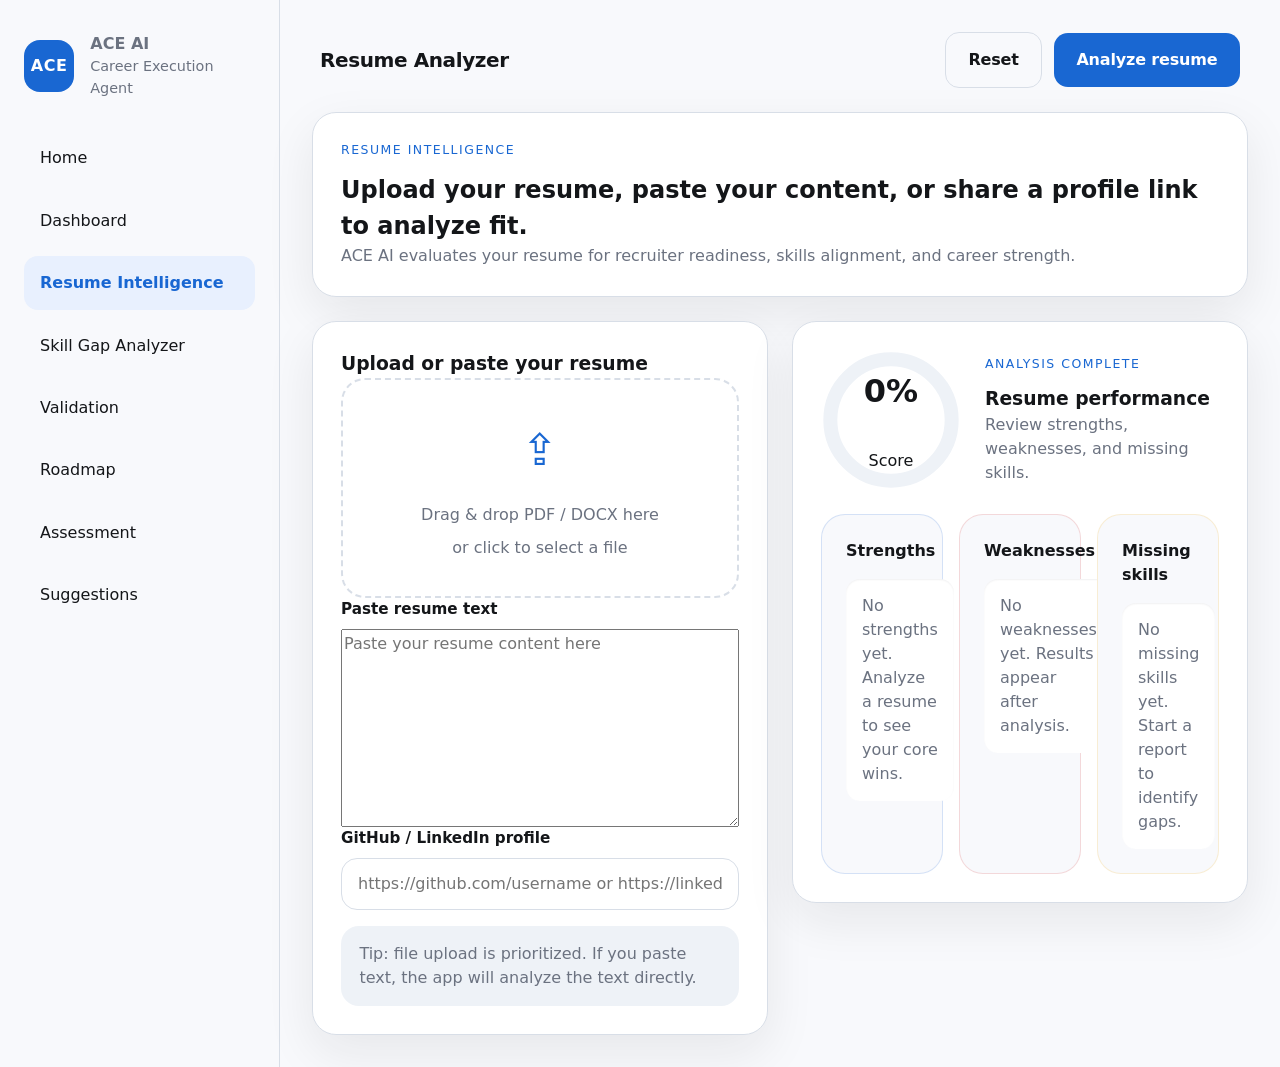
==== pages/resume-analyzer.html @ b8fee9d9 "initial commit" ====
<!DOCTYPE html>
<html lang="en">
<head>
  <meta charset="UTF-8" />
  <meta name="viewport" content="width=device-width, initial-scale=1.0" />
  <title>Resume Analyzer | ACE AI</title>
  <link rel="stylesheet" href="../assets/css/style.css" />
</head>
<body>
  <div class="app-shell">
    <aside class="sidebar">
      <div class="brand">
        <span class="brand-mark">ACE</span>
        <div>
          <p class="brand-name">ACE AI</p>
          <p class="brand-tag">Career Execution Agent</p>
        </div>
      </div>

      <nav class="sidebar-nav">
        <a href="../index.html" class="nav-link">Home</a>
        <a href="dashboard.html" class="nav-link">Dashboard</a>
        <a href="resume-analyzer.html" class="nav-link active">Resume Intelligence</a>
        <a href="skill-gap.html" class="nav-link">Skill Gap Analyzer</a>
        <a href="validation.html" class="nav-link">Validation</a>
        <a href="roadmap.html" class="nav-link">Roadmap</a>
        <a href="assessment.html" class="nav-link">Assessment</a>
        <a href="suggestions.html" class="nav-link">Suggestions</a>
      </nav>
    </aside>

    <div class="main-content">
      <header class="topbar">
        <div class="topbar-left">
          <button class="menu-toggle" aria-label="Open navigation">
            <span></span>
            <span></span>
            <span></span>
          </button>
          <h1 class="page-title">Resume Analyzer</h1>
        </div>
        <div class="topbar-actions">
          <button class="btn btn-outline" id="reset-analyzer">Reset</button>
          <button class="btn btn-primary" id="analyze-button">Analyze resume</button>
        </div>
      </header>

      <section class="resume-hero card">
        <div>
          <p class="eyebrow">Resume intelligence</p>
          <h2>Upload your resume, paste your content, or share a profile link to analyze fit.</h2>
          <p class="text-muted">ACE AI evaluates your resume for recruiter readiness, skills alignment, and career strength.</p>
        </div>
      </section>

      <section class="resume-grid grid grid-2">
        <article class="card upload-pane">
          <h3>Upload or paste your resume</h3>
          <div class="upload-dropzone" id="upload-dropzone">
            <span class="drop-icon">⇪</span>
            <p>Drag &amp; drop PDF / DOCX here</p>
            <p class="text-muted">or click to select a file</p>
            <input type="file" id="resume-file" accept=".pdf,.docx" />
          </div>

          <div class="form-group">
            <label for="resume-text">Paste resume text</label>
            <textarea id="resume-text" rows="8" placeholder="Paste your resume content here"></textarea>
          </div>

          <div class="form-group">
            <label for="resume-link">GitHub / LinkedIn profile</label>
            <input id="resume-link" type="url" placeholder="https://github.com/username or https://linkedin.com/in/username" />
          </div>

          <div class="hint-banner">
            <p>Tip: file upload is prioritized. If you paste text, the app will analyze the text directly.</p>
          </div>
        </article>

        <article class="card analysis-pane" id="analysis-pane">
          <div class="analysis-loader" id="loading-state">
            <div class="spinner"></div>
            <p>Analyzing your resume...</p>
          </div>

          <div class="analysis-summary" id="analysis-results">
            <div class="result-header">
              <div class="progress-ring" data-score="0">
                <svg viewBox="0 0 120 120">
                  <circle class="ring-bg" cx="60" cy="60" r="52"></circle>
                  <circle class="ring-progress" cx="60" cy="60" r="52"></circle>
                </svg>
                <div class="progress-value">
                  <strong id="resume-score-value">0%</strong>
                  <span>Score</span>
                </div>
              </div>
              <div>
                <p class="eyebrow">Analysis complete</p>
                <h3 id="result-title">Resume performance</h3>
                <p class="text-muted" id="result-summary">Review strengths, weaknesses, and missing skills.</p>
              </div>
            </div>

            <div class="results-grid">
              <div class="result-card result-card-blue">
                <h4>Strengths</h4>
                <ul id="strengths-list"><li class="empty-item">No strengths yet. Analyze a resume to see your core wins.</li></ul>
              </div>
              <div class="result-card result-card-red">
                <h4>Weaknesses</h4>
                <ul id="weaknesses-list"><li class="empty-item">No weaknesses yet. Results appear after analysis.</li></ul>
              </div>
              <div class="result-card result-card-yellow">
                <h4>Missing skills</h4>
                <ul id="missing-skills-list"><li class="empty-item">No missing skills yet. Start a report to identify gaps.</li></ul>
              </div>
            </div>
          </div>

       </article>
      </section>
    </div>
  </div>

  <script src="../assets/js/app.js" defer></script>
  <script src="../assets/js/api.js" defer></script>
  <script src="../assets/js/resumeAnalyzer.js" defer></script>
</body>
</html>
---- assets/css/style.css ----
:root {
  --bg: #ffffff;
  --surface: #f8f9fc;
  --surface-2: #eef2f7;
  --border: #d8dee7;
  --text: #141619;
  --muted: #6b7280;
  --shadow: 0 18px 50px rgba(20, 22, 25, 0.08);

  --blue: #1967d2;
  --blue-soft: #e8f0fe;
  --red: #d93025;
  --red-soft: #fce8e6;
  --green: #188038;
  --green-soft: #e6f4ea;
  --yellow: #f9ab00;
  --yellow-soft: #fef7e0;
}

/* Base Reset */
* {
  box-sizing: border-box;
}

html {
  font-family: Inter, ui-sans-serif, system-ui, -apple-system, BlinkMacSystemFont, 'Segoe UI', sans-serif;
  line-height: 1.5;
  scroll-behavior: smooth;
}

body {
  margin: 0;
  min-height: 100vh;
  background: var(--surface);
  color: var(--text);
  overflow-x: hidden;
  transition: background 220ms ease;
}

body.page-enter {
  animation: page-fade-in 320ms ease both;
}

body.page-exit {
  animation: page-fade-out 240ms ease both;
}

@keyframes page-fade-in {
  from {
    opacity: 0;
    transform: translateY(12px);
  }
  to {
    opacity: 1;
    transform: translateY(0);
  }
}

@keyframes page-fade-out {
  from {
    opacity: 1;
    transform: translateY(0);
  }
  to {
    opacity: 0;
    transform: translateY(-10px);
  }
}

button,
input,
select,
textarea {
  font: inherit;
}

img,
svg {
  max-width: 100%;
  display: block;
}

button {
  border: none;
  cursor: pointer;
}

a {
  color: inherit;
  text-decoration: none;
}

/* Typography */
h1,
h2,
h3,
h4,
h5,
h6 {
  margin: 0;
  font-weight: 700;
}

p {
  margin: 0;
}

body,
button,
input,
textarea,
select {
  color: var(--text);
}

p,
small,
label {
  color: var(--muted);
}

.eyebrow {
  text-transform: uppercase;
  letter-spacing: 0.12em;
  font-size: 0.78rem;
  color: var(--blue);
  margin-bottom: 0.75rem;
}

.page-title {
  font-size: 1.25rem;
  letter-spacing: -0.02em;
}

/* Layout */
.app-shell {
  display: grid;
  grid-template-columns: 280px 1fr;
  min-height: 100vh;
}

.sidebar {
  background: var(--surface);
  border-right: 1px solid var(--border);
  padding: 2rem 1.5rem;
  display: flex;
  flex-direction: column;
  gap: 2rem;
}

.brand {
  display: flex;
  align-items: center;
  gap: 1rem;
}

.brand-mark {
  width: 52px;
  height: 52px;
  border-radius: 16px;
  display: grid;
  place-items: center;
  background: var(--blue);
  color: #fff;
  font-weight: 700;
  letter-spacing: 0.04em;
}

.brand-name {
  font-size: 1rem;
  font-weight: 700;
}

.brand-tag {
  font-size: 0.9rem;
  color: var(--muted);
}

.sidebar-nav {
  display: grid;
  gap: 0.5rem;
}

.nav-link {
  display: block;
  padding: 0.95rem 1rem;
  border-radius: 14px;
  color: var(--text);
  transition: background 180ms ease, transform 180ms ease, color 180ms ease;
}

.nav-link:hover,
.nav-link:focus-visible {
  background: rgba(25, 103, 210, 0.08);
  color: var(--blue);
  transform: translateX(2px);
}

.nav-link.active {
  background: var(--blue-soft);
  color: var(--blue);
  font-weight: 700;
}

.main-content {
  padding: 2rem;
  display: flex;
  flex-direction: column;
  gap: 1.5rem;
}

.topbar {
  display: flex;
  justify-content: space-between;
  align-items: center;
  gap: 1rem;
  padding: 0 0.5rem;
}

.topbar-left {
  display: flex;
  align-items: center;
  gap: 1rem;
}

.menu-toggle {
  display: none;
  width: 42px;
  height: 42px;
  border-radius: 12px;
  background: var(--surface-2);
  padding: 0.75rem;
  align-items: center;
  justify-content: center;
}

.menu-toggle span {
  display: block;
  width: 18px;
  height: 2px;
  background: var(--text);
  border-radius: 999px;
  margin: 3px 0;
}

.menu-toggle.open span {
  background: #fff;
}

.topbar-actions {
  display: flex;
  align-items: center;
  gap: 0.75rem;
  flex-wrap: wrap;
}

/* Components */
.card {
  background: #fff;
  border: 1px solid var(--border);
  border-radius: 24px;
  box-shadow: var(--shadow);
  padding: 1.75rem;
  transition: transform 180ms ease, border-color 180ms ease, box-shadow 180ms ease;
  animation: card-pop 320ms ease both;
}

@keyframes card-pop {
  from {
    opacity: 0;
    transform: translateY(10px);
  }
  to {
    opacity: 1;
    transform: translateY(0);
  }
}

.card:hover {
  transform: translateY(-2px);
  border-color: #cfd7e4;
}

.hero-card {
  display: flex;
  align-items: center;
  justify-content: space-between;
  gap: 2rem;
}

.hero-card h2 {
  font-size: clamp(1.7rem, 2vw, 2.4rem);
  line-height: 1.1;
}

.hero-card .text-muted {
  margin-top: 0.85rem;
  max-width: 52ch;
}

.hero-badge {
  display: inline-flex;
  align-items: center;
  justify-content: center;
  min-width: 130px;
  padding: 0.85rem 1rem;
  border-radius: 18px;
  background: var(--blue-soft);
  color: var(--blue);
  font-weight: 700;
}

.metric-card {
  min-height: 170px;
}

.metric-label {
  text-transform: uppercase;
  font-size: 0.82rem;
  letter-spacing: 0.12em;
  color: var(--muted);
  margin-bottom: 1rem;
}

.metric-card h3 {
  font-size: 2.3rem;
  margin-bottom: 0.75rem;
}

.card-group {
  gap: 1.5rem;
}

.card-header {
  margin-bottom: 1.25rem;
}

.card-body {
  display: grid;
  gap: 0.85rem;
}

.notification-item {
  display: flex;
  align-items: center;
  gap: 0.85rem;
  padding: 0.85rem 0;
  border-bottom: 1px solid rgba(15, 23, 42, 0.05);
}

.notification-item:last-child {
  border-bottom: none;
}

.dot {
  width: 10px;
  height: 10px;
  border-radius: 999px;
  flex-shrink: 0;
}

.dot-blue {
  background: var(--blue);
}

.dot-green {
  background: var(--green);
}

.dot-yellow {
  background: var(--yellow);
}

.btn {
  display: inline-flex;
  align-items: center;
  justify-content: center;
  padding: 0.95rem 1.4rem;
  border-radius: 14px;
  font-weight: 700;
  letter-spacing: -0.01em;
  transition: transform 180ms ease, box-shadow 180ms ease, background 180ms ease, border-color 180ms ease;
  will-change: transform, box-shadow, background;
}

.btn:hover,
.btn:focus-visible {
  transform: translateY(-1px);
  box-shadow: 0 14px 30px rgba(25, 103, 210, 0.12);
}

.btn:disabled {
  opacity: 0.75;
  cursor: not-allowed;
  box-shadow: none;
  transform: none;
}

.btn-primary {
  background: var(--blue);
  color: #fff;
}

.btn-primary:hover,
.btn-primary:focus-visible {
  background: #1558b0;
}

.btn-secondary {
  background: var(--surface-2);
  color: var(--text);
}

.btn-outline {
  background: transparent;
  border: 1px solid var(--border);
  color: var(--text);
}

.btn-outline:hover {
  border-color: var(--blue);
  color: var(--blue);
  background: rgba(25, 103, 210, 0.08);
}

.typing-effect {
  min-height: 1.8rem;
  margin-top: 1rem;
  color: var(--text);
  font-family: ui-monospace, SFMono-Regular, Menlo, Monaco, Consolas, 'Liberation Mono', 'Courier New', monospace;
  letter-spacing: 0.02em;
}

.typing-effect.typing-active::after {
  content: '|';
  margin-left: 0.15rem;
  opacity: 0.7;
  animation: typing-cursor 900ms steps(1) infinite;
}

@keyframes typing-cursor {
  0%,
  100% {
    opacity: 0;
  }
  50% {
    opacity: 1;
  }
}

.auth-shell {
  min-height: 100vh;
  display: grid;
  place-items: center;
  padding: 1.5rem;
  background: var(--surface);
}

.auth-card {
  width: min(520px, 100%);
  border-radius: 28px;
  padding: 2rem;
  animation: fade-up 320ms ease forwards;
}

@keyframes fade-up {
  from {
    opacity: 0;
    transform: translateY(16px);
  }
  to {
    opacity: 1;
    transform: translateY(0);
  }
}

.auth-header {
  margin-bottom: 1.5rem;
}

.auth-header h1 {
  font-size: clamp(2rem, 2.5vw, 2.5rem);
  margin-top: 0.5rem;
}

.auth-form {
  display: grid;
  gap: 1rem;
}

.form-group {
  display: grid;
  gap: 0.5rem;
}

.form-group label {
  font-size: 0.95rem;
  font-weight: 600;
  color: var(--text);
}

.form-group input {
  width: 100%;
  min-height: 52px;
  padding: 0 1rem;
  border: 1px solid var(--border);
  border-radius: 16px;
  background: #fff;
  transition: border-color 180ms ease, box-shadow 180ms ease;
}

.form-group input:focus {
  outline: none;
  border-color: var(--blue);
  box-shadow: 0 0 0 4px rgba(25, 103, 210, 0.12);
}

.alert {
  min-height: 1.5rem;
  opacity: 0;
  transition: opacity 180ms ease, transform 180ms ease;
  transform: translateY(-5px);
  font-size: 0.95rem;
}

.alert-visible {
  opacity: 1;
  transform: translateY(0);
}

.alert-error {
  color: var(--red);
}

.alert-success {
  color: var(--green);
}

.btn-full {
  width: 100%;
}

.auth-footer {
  margin-top: 1rem;
  color: var(--muted);
  text-align: center;
  font-size: 0.95rem;
}

.text-link {
  color: var(--blue);
  font-weight: 700;
}

.gap-hero {
  border-radius: 28px;
  padding: 2rem;
}

.gap-grid {
  align-items: flex-start;
}

.role-pane h3,
.gap-results h3 {
  margin-top: 0;
}

.tag-input-group {
  display: grid;
  gap: 0.85rem;
  margin-top: 1rem;
}

.tag-input {
  display: flex;
  flex-wrap: wrap;
  gap: 0.75rem;
  background: #fff;
  border: 1px solid var(--border);
  border-radius: 18px;
  padding: 0.85rem 1rem;
  min-height: 64px;
  align-items: center;
}

.tag-input-field {
  flex: 1 1 160px;
  min-width: 140px;
  border: none;
  outline: none;
  font: inherit;
  background: transparent;
  color: var(--text);
}

.tag-chip {
  display: inline-flex;
  align-items: center;
  gap: 0.5rem;
  padding: 0.65rem 0.9rem;
  border-radius: 999px;
  background: var(--surface-2);
  color: var(--text);
  font-weight: 600;
  cursor: pointer;
  transition: transform 180ms ease, background 180ms ease;
}

.tag-chip:hover {
  transform: translateY(-1px);
  background: var(--blue-soft);
}

.pill {
  display: inline-flex;
  padding: 0.55rem 0.9rem;
  border-radius: 999px;
  font-size: 0.82rem;
  font-weight: 700;
}

.pill-blue {
  background: rgba(25, 103, 210, 0.12);
  color: var(--blue);
}

.pill-red {
  background: rgba(217, 48, 37, 0.14);
  color: var(--red);
}

.pill-yellow {
  background: rgba(249, 171, 0, 0.16);
  color: var(--yellow);
}

.gap-summary {
  display: grid;
  gap: 1rem;
  grid-template-columns: repeat(3, minmax(0, 1fr));
  margin-bottom: 1.5rem;
}

.summary-card {
  padding: 1.25rem;
  border-radius: 22px;
  background: #fff;
  border: 1px solid var(--border);
  box-shadow: var(--shadow);
}

.summary-label {
  text-transform: uppercase;
  font-size: 0.8rem;
  letter-spacing: 0.12em;
  margin-bottom: 0.75rem;
  display: block;
}

.summary-card-blue {
  border-color: rgba(25, 103, 210, 0.16);
}

.summary-card-red {
  border-color: rgba(217, 48, 37, 0.16);
}

.summary-card-yellow {
  border-color: rgba(249, 171, 0, 0.16);
}

.gap-result-grid {
  display: grid;
  gap: 1rem;
  grid-template-columns: repeat(3, minmax(0, 1fr));
}

.result-panel {
  background: var(--surface);
  border: 1px solid var(--border);
  border-radius: 24px;
  padding: 1.5rem;
  display: grid;
  gap: 1rem;
}

.panel-heading {
  display: flex;
  justify-content: space-between;
  align-items: center;
  gap: 1rem;
}

.skill-list {
  display: grid;
  gap: 0.85rem;
}

.skill-chip {
  display: inline-flex;
  padding: 0.9rem 1rem;
  border-radius: 16px;
  font-weight: 600;
}

.skill-chip-matched {
  background: rgba(25, 103, 210, 0.12);
  color: var(--blue);
}

.skill-chip-missing {
  background: rgba(217, 48, 37, 0.12);
  color: var(--red);
}

.skill-chip-priority {
  background: rgba(249, 171, 0, 0.15);
  color: var(--yellow);
}

.empty-chip {
  color: var(--muted);
  background: transparent;
}

.roadmap-hero {
  border-radius: 28px;
  padding: 2rem;
}

.roadmap-grid {
  align-items: flex-start;
}

.roadmap-input-pane h3,
.roadmap-timeline h3 {
  margin-top: 0;
}

.assessment-hero {
  border-radius: 28px;
  padding: 2rem;
}

.assessment-grid {
  align-items: flex-start;
}

.quiz-header {
  display: grid;
  gap: 1rem;
  margin-bottom: 1rem;
}

.progress-bar {
  width: 100%;
  height: 12px;
  border-radius: 999px;
  background: var(--surface-2);
  overflow: hidden;
}

.progress-fill {
  width: 0;
  height: 100%;
  border-radius: 999px;
  background: var(--blue);
  transition: width 360ms ease;
}

.question-card {
  background: var(--surface);
  border-radius: 24px;
  padding: 1.75rem;
  min-height: 260px;
}

.answer-input {
  display: grid;
  gap: 1rem;
  margin-top: 1.25rem;
}

.option-label {
  display: inline-flex;
  align-items: center;
  gap: 0.75rem;
  padding: 1rem 1.15rem;
  border-radius: 18px;
  border: 1px solid var(--border);
  cursor: pointer;
  transition: background 180ms ease, border-color 180ms ease, transform 180ms ease;
}

.option-label:hover {
  background: var(--surface-2);
  transform: translateY(-1px);
}

.option-label input {
  accent-color: var(--blue);
}

.answer-textarea {
  width: 100%;
  min-height: 140px;
  padding: 1rem;
  border: 1px solid var(--border);
  border-radius: 18px;
  resize: vertical;
}

.quiz-actions {
  display: flex;
  justify-content: space-between;
  gap: 1rem;
  margin-top: 1.25rem;
}

.summary-pane {
  display: grid;
  gap: 1rem;
}

.summary-card {
  padding: 1.5rem;
  border-radius: 22px;
  background: #fff;
  border: 1px solid var(--border);
  box-shadow: var(--shadow);
}

.result-panel {
  background: var(--surface);
}

.result-metric {
  margin: 0.75rem 0;
  font-weight: 700;
}

.timer-pill {
  display: inline-flex;
  align-items: center;
  justify-content: center;
  padding: 0.8rem 1.1rem;
  border-radius: 999px;
  background: #fff;
  border: 1px solid var(--border);
  box-shadow: 0 8px 24px rgba(20, 22, 25, 0.08);
  font-weight: 700;
  color: var(--text);
}

@media (max-width: 980px) {
  .assessment-grid,
  .roadmap-grid,
  .suggestions-grid {
    grid-template-columns: 1fr;
  }
}

.suggestions-hero {
  border-radius: 28px;
  padding: 2rem;
}

.suggestions-grid {
  align-items: stretch;
}

.suggestion-panel {
  min-height: 420px;
}

.suggestion-list {
  display: grid;
  gap: 1rem;
  margin-top: 1rem;
}

.suggestion-card {
  padding: 1.2rem 1.25rem;
  border-radius: 20px;
  background: #fff;
  border: 1px solid var(--border);
  box-shadow: var(--shadow);
  transition: transform 180ms ease, border-color 180ms ease;
}

.suggestion-card:hover {
  transform: translateY(-2px);
  border-color: rgba(25, 103, 210, 0.18);
}

.empty-card {
  background: var(--surface);
  color: var(--muted);
}

.suggestion-panel .panel-heading {
  display: flex;
  justify-content: space-between;
  align-items: center;
  margin-bottom: 1rem;
}

.timeline-header {
  display: flex;
  justify-content: space-between;
  align-items: center;
  gap: 1rem;
  margin-bottom: 1.5rem;
}

.timeline-list {
  display: grid;
  gap: 1rem;
}

.timeline-item {
  border-radius: 22px;
  border: 1px solid var(--border);
  background: #fff;
  overflow: hidden;
  box-shadow: var(--shadow);
  transition: transform 180ms ease, border-color 180ms ease;
}

.timeline-item:hover {
  transform: translateY(-2px);
  border-color: rgba(25, 103, 210, 0.18);
}

.timeline-trigger {
  width: 100%;
  text-align: left;
  padding: 1.2rem 1.25rem;
  display: flex;
  justify-content: space-between;
  align-items: center;
  gap: 1rem;
  background: transparent;
  border: none;
  font: inherit;
  cursor: pointer;
}

.timeline-trigger span:first-child {
  color: var(--muted);
  font-size: 0.95rem;
}

.timeline-trigger strong {
  width: 34px;
  height: 34px;
  border-radius: 999px;
  display: grid;
  place-items: center;
  background: var(--surface-2);
  color: var(--text);
}

.timeline-details {
  max-height: 0;
  overflow: hidden;
  transition: max-height 260ms ease;
  padding: 0 1.25rem;
}

.timeline-details p {
  margin: 0 0 1rem;
  color: var(--muted);
}

.timeline-item.expanded .timeline-details {
  padding-bottom: 1.25rem;
}

.empty-state {
  padding: 2rem;
  border-radius: 22px;
  background: #fff;
  border: 1px solid var(--border);
}

@media (max-width: 980px) {
  .gap-result-grid {
    grid-template-columns: 1fr;
  }
}

  .validation-hero {
    border-radius: 28px;
    padding: 2rem;
  }

  .validation-grid {
    align-items: flex-start;
  }

  .validation-input-pane h3,
  .validation-results h3 {
    margin-top: 0;
  }

  .result-track {
    display: grid;
    gap: 1.25rem;
    margin-bottom: 1.5rem;
  }

  .score-header {
    display: flex;
    justify-content: space-between;
    align-items: center;
    gap: 1rem;
  }

  .score-badge {
    padding: 0.65rem 1rem;
    border-radius: 999px;
    font-weight: 700;
    background: rgba(15, 23, 42, 0.06);
    color: var(--text);
  }

  .badge-strong {
    background: rgba(24, 128, 56, 0.16);
    color: var(--green);
  }

  .badge-average {
    background: rgba(249, 171, 0, 0.16);
    color: var(--yellow);
  }

  .badge-weak {
    background: rgba(217, 48, 37, 0.16);
    color: var(--red);
  }

  .score-bar {
    width: 100%;
    height: 16px;
    border-radius: 999px;
    background: var(--surface-2);
    overflow: hidden;
  }

  .score-fill {
    width: 0;
    height: 100%;
    background: var(--blue);
    transition: width 600ms ease;
  }

  .card-panel {
    padding: 1.5rem;
    border-radius: 22px;
    background: #fff;
    border: 1px solid var(--border);
    box-shadow: var(--shadow);
  }

  .validation-chip-grid {
    display: grid;
    gap: 1rem;
    grid-template-columns: 1fr 1fr;
  }

  .chip-panel h4 {
    margin: 0 0 1rem;
  }

  .skill-list {
    display: grid;
    gap: 0.85rem;
  }

  .skill-chip-matched {
    background: rgba(25, 103, 210, 0.12);
    color: var(--blue);
  }

  .skill-chip-missing {
    background: rgba(217, 48, 37, 0.12);
    color: var(--red);
  }

  .score-fill {
    width: 0;
    height: 100%;
    border-radius: 999px;
    transition: width 600ms ease;
  }


.resume-grid {
  align-items: flex-start;
}

.upload-pane h3,
.analysis-pane h3 {
  margin-top: 0;
}

.upload-dropzone {
  position: relative;
  min-height: 220px;
  border: 2px dashed var(--border);
  border-radius: 24px;
  display: grid;
  place-items: center;
  text-align: center;
  padding: 2rem 1.5rem;
  transition: background 180ms ease, border-color 180ms ease, transform 180ms ease;
  cursor: pointer;
  background: #fff;
}

.upload-dropzone:hover,
.upload-dropzone.drop-active {
  background: var(--surface-2);
  border-color: var(--blue);
  transform: translateY(-2px);
}

.upload-dropzone input[type="file"] {
  position: absolute;
  inset: 0;
  opacity: 0;
  cursor: pointer;
}

.drop-icon {
  font-size: 2.75rem;
  margin-bottom: 0.75rem;
  color: var(--blue);
}

.analysis-pane {
  min-height: 560px;
  display: grid;
  place-items: center;
}

.analysis-loader {
  display: none;
  gap: 1rem;
  align-items: center;
  justify-content: center;
  flex-direction: column;
}

.analysis-summary {
  display: block;
  width: 100%;
}

.loader,
.spinner {
  width: 72px;
  height: 72px;
  border-radius: 50%;
  border: 8px solid rgba(25, 103, 210, 0.18);
  border-top-color: var(--blue);
  animation: spin 900ms linear infinite;
}

@keyframes spin {
  to {
    transform: rotate(360deg);
  }
}

.result-header {
  display: grid;
  grid-template-columns: 140px 1fr;
  gap: 1.5rem;
  align-items: center;
}

.progress-ring {
  position: relative;
  width: 140px;
  height: 140px;
}

.progress-ring svg {
  width: 100%;
  height: 100%;
  transform: rotate(-90deg);
}

.ring-bg,
.ring-progress {
  fill: none;
  stroke-width: 12;
}

.ring-bg {
  stroke: var(--surface-2);
}

.ring-progress {
  stroke: var(--blue);
  stroke-linecap: round;
  transition: stroke-dashoffset 500ms ease;
}

.progress-value {
  position: absolute;
  inset: 0;
  display: grid;
  place-items: center;
  text-align: center;
}

.progress-value strong {
  font-size: 2rem;
}

.results-grid {
  display: grid;
  gap: 1rem;
  grid-template-columns: repeat(3, minmax(0, 1fr));
  margin-top: 1.5rem;
}

.result-card {
  min-height: 220px;
  padding: 1.5rem;
  border-radius: 24px;
  background: var(--surface);
  border: 1px solid var(--border);
  transition: transform 180ms ease, border-color 180ms ease;
}

.result-card:hover {
  transform: translateY(-3px);
  border-color: rgba(25, 103, 210, 0.18);
}

.result-card-blue {
  border-color: rgba(25, 103, 210, 0.16);
}

.result-card-red {
  border-color: rgba(217, 48, 37, 0.16);
}

.result-card-yellow {
  border-color: rgba(249, 171, 0, 0.16);
}

.result-card h4 {
  margin-bottom: 1rem;
}

.result-card ul {
  list-style: none;
  padding: 0;
  margin: 0;
  display: grid;
  gap: 0.85rem;
}

.result-card li {
  padding: 0.95rem 1rem;
  border-radius: 14px;
  background: #fff;
  box-shadow: inset 0 1px 2px rgba(15, 23, 42, 0.06);
}

.empty-item {
  color: var(--muted);
}

.hint-banner {
  margin-top: 1rem;
  padding: 1rem 1.15rem;
  border-radius: 18px;
  background: var(--surface-2);
  color: var(--muted);
}

.analysis-pane.show-results .analysis-summary {
  display: block;
}

.analysis-pane.show-results #loading-state {
  display: none;
}

@media (max-width: 980px) {
  .resume-grid {
    grid-template-columns: 1fr;
  }

  .result-header {
    grid-template-columns: 1fr;
  }

  .results-grid {
    grid-template-columns: 1fr;
  }
}

@media (max-width: 640px) {
  .upload-dropzone {
    min-height: 180px;
  }

  .analysis-pane {
    min-height: auto;
  }
}

/* Responsive grid */
.grid {
  display: grid;
  gap: 1.5rem;
}

.grid-2 {
  grid-template-columns: repeat(2, minmax(0, 1fr));
}

.grid-3 {
  grid-template-columns: repeat(3, minmax(0, 1fr));
}

@media (max-width: 1100px) {
  .app-shell {
    grid-template-columns: 1fr;
  }

  .sidebar {
    flex-direction: row;
    align-items: center;
    justify-content: space-between;
    padding: 1rem 1rem;
  }

  .topbar {
    flex-wrap: wrap;
  }

  .grid-3 {
    grid-template-columns: repeat(2, minmax(0, 1fr));
  }
}

@media (max-width: 820px) {
  body {
    background: var(--surface);
  }

  .sidebar {
    position: fixed;
    inset: 0 auto auto 0;
    width: 100%;
    max-height: 88px;
    border-right: none;
    border-bottom: 1px solid var(--border);
    flex-direction: row;
    gap: 1rem;
    padding: 1rem;
    z-index: 20;
    overflow: hidden;
    transition: max-height 220ms ease;
  }

  .sidebar.sidebar-expanded {
    max-height: 420px;
  }

  .sidebar-nav {
    display: flex;
    flex-wrap: wrap;
    gap: 0.75rem;
    align-items: center;
  }

  .app-shell {
    padding-top: 88px;
  }

  .main-content {
    padding: 1.25rem;
  }

  .menu-toggle {
    display: inline-flex;
  }

  .grid-2,
  .grid-3 {
    grid-template-columns: 1fr;
  }
}

@media (max-width: 640px) {
  .sidebar {
    gap: 0.75rem;
    padding: 0.85rem;
  }

  .topbar {
    gap: 0.75rem;
  }

  .page-title {
    font-size: 1.1rem;
  }

  .card {
    padding: 1.25rem;
  }

  .hero-card {
    flex-direction: column;
    align-items: flex-start;
  }
}

.dashboard-hero {
  display: flex;
  justify-content: space-between;
  gap: 2rem;
  align-items: center;
  animation: fade-up 320ms ease forwards;
}

.hero-copy h2 {
  font-size: clamp(2.2rem, 3vw, 3rem);
  line-height: 1.05;
}

.hero-stats {
  display: grid;
  gap: 1rem;
  align-items: center;
}

.stat-pill {
  min-width: 130px;
  padding: 1rem 1.25rem;
  border-radius: 20px;
  color: #fff;
  display: grid;
  gap: 0.25rem;
}

.stat-label {
  font-size: 0.8rem;
  text-transform: uppercase;
  letter-spacing: 0.12em;
  opacity: 0.9;
}

.stat-blue {
  background: var(--blue);
}

.stat-green {
  background: var(--green);
}

.stat-yellow {
  background: var(--yellow);
  color: #1a1a1a;
}

.action-grid {
  align-items: stretch;
}

.action-card {
  display: flex;
  gap: 1rem;
  align-items: flex-start;
  transition: transform 180ms ease, border-color 180ms ease, box-shadow 180ms ease, background 180ms ease;
}

.action-card:hover {
  transform: translateY(-4px);
  background: var(--surface-2);
}

.action-icon {
  width: 52px;
  height: 52px;
  border-radius: 18px;
  display: grid;
  place-items: center;
  color: #fff;
  font-weight: 700;
  font-size: 1.1rem;
}

.action-icon-blue {
  background: rgba(25, 103, 210, 0.12);
  color: var(--blue);
}

.action-icon-green {
  background: rgba(24, 128, 56, 0.12);
  color: var(--green);
}

.action-icon-red {
  background: rgba(217, 48, 37, 0.12);
  color: var(--red);
}

.action-icon-yellow {
  background: rgba(249, 171, 0, 0.14);
  color: var(--yellow);
}

.dashboard-panels {
  align-items: start;
}

.metric-panel .panel-grid {
  display: grid;
  gap: 1rem;
  grid-template-columns: repeat(2, minmax(0, 1fr));
  margin-top: 1rem;
}

.metric-block {
  padding: 1rem;
  border: 1px solid var(--border);
  border-radius: 20px;
  background: var(--surface);
}

.metric-block strong {
  display: block;
  margin-top: 0.65rem;
  font-size: 1.4rem;
}

.panel-header {
  display: flex;
  justify-content: space-between;
  align-items: center;
  gap: 1rem;
}

.status-pill {
  padding: 0.55rem 0.85rem;
  border-radius: 999px;
  font-size: 0.8rem;
  font-weight: 700;
}

.status-blue {
  color: var(--blue);
  background: rgba(25, 103, 210, 0.12);
}

.status-neutral {
  color: var(--text);
  background: rgba(15, 23, 42, 0.06);
}

.activity-panel .activity-list {
  display: grid;
  gap: 1rem;
  margin-top: 1rem;
}

.activity-item {
  display: flex;
  justify-content: space-between;
  gap: 1rem;
  padding: 1rem;
  border-radius: 18px;
  background: var(--surface);
  border: 1px solid var(--border);
  transition: transform 180ms ease, border-color 180ms ease;
}

.activity-item:hover {
  transform: translateY(-2px);
  border-color: rgba(25, 103, 210, 0.25);
}

.activity-title {
  font-weight: 700;
}

.timestamp {
  color: var(--muted);
  min-width: 72px;
  text-align: right;
}

@media (max-width: 960px) {
  .dashboard-hero {
    flex-direction: column;
    align-items: stretch;
  }

  .action-card {
    flex-direction: row;
  }
}

@media (max-width: 760px) {
  .dashboard-hero {
    gap: 1rem;
  }

  .metric-panel .panel-grid {
    grid-template-columns: 1fr;
  }
}
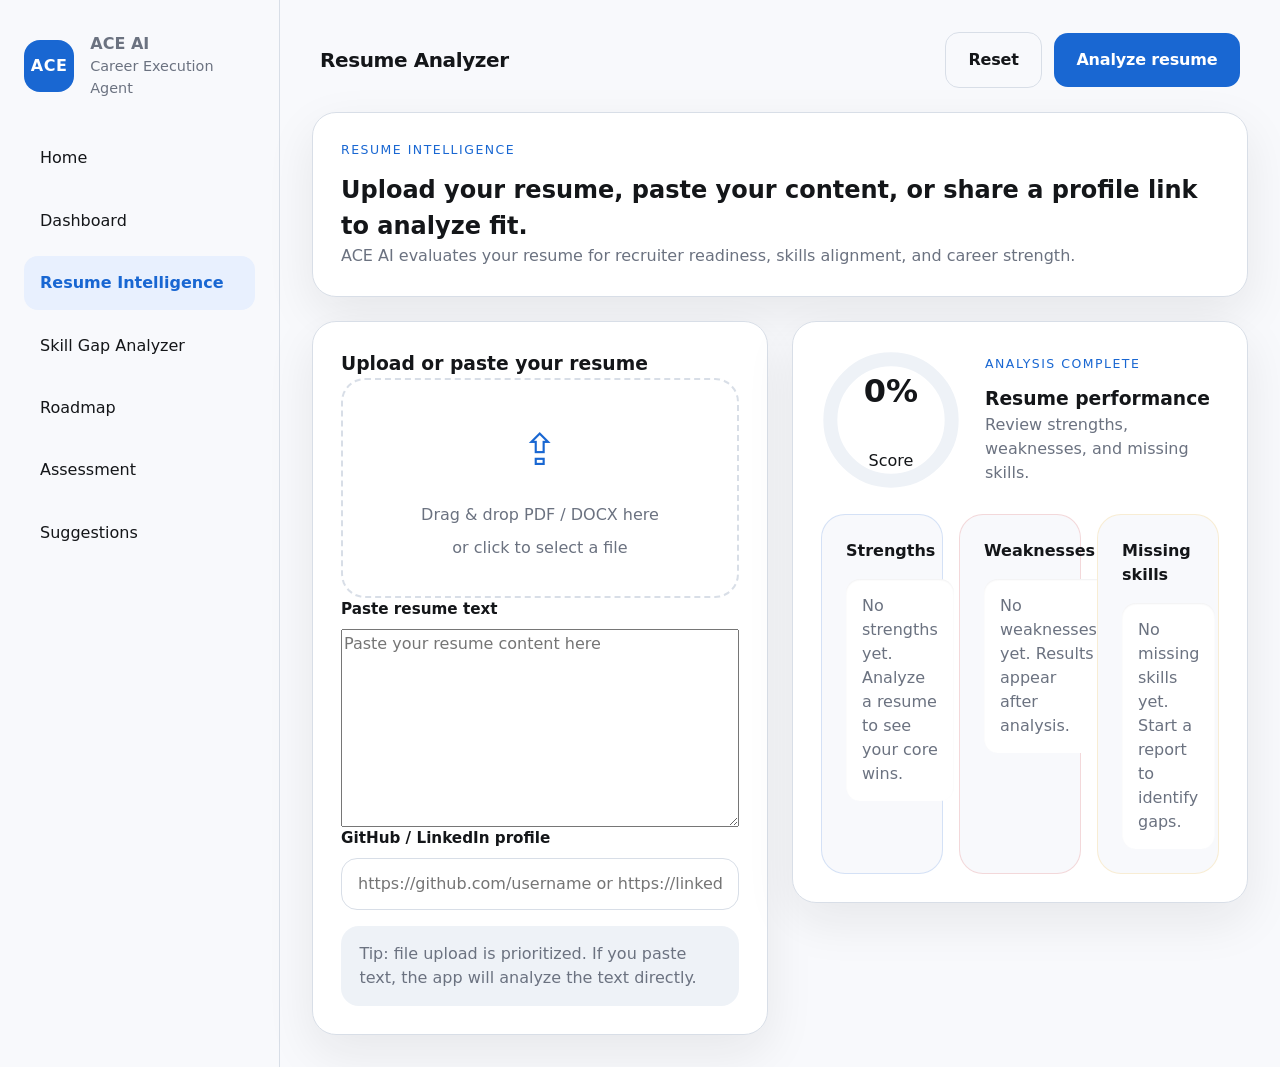
==== commit 284beb9f: "updated UI and structure" ====
--- a/pages/resume-analyzer.html
+++ b/pages/resume-analyzer.html
@@ -22,7 +22,7 @@
         <a href="dashboard.html" class="nav-link">Dashboard</a>
         <a href="resume-analyzer.html" class="nav-link active">Resume Intelligence</a>
         <a href="skill-gap.html" class="nav-link">Skill Gap Analyzer</a>
-        <a href="validation.html" class="nav-link">Validation</a>
+       
         <a href="roadmap.html" class="nav-link">Roadmap</a>
         <a href="assessment.html" class="nav-link">Assessment</a>
         <a href="suggestions.html" class="nav-link">Suggestions</a>
